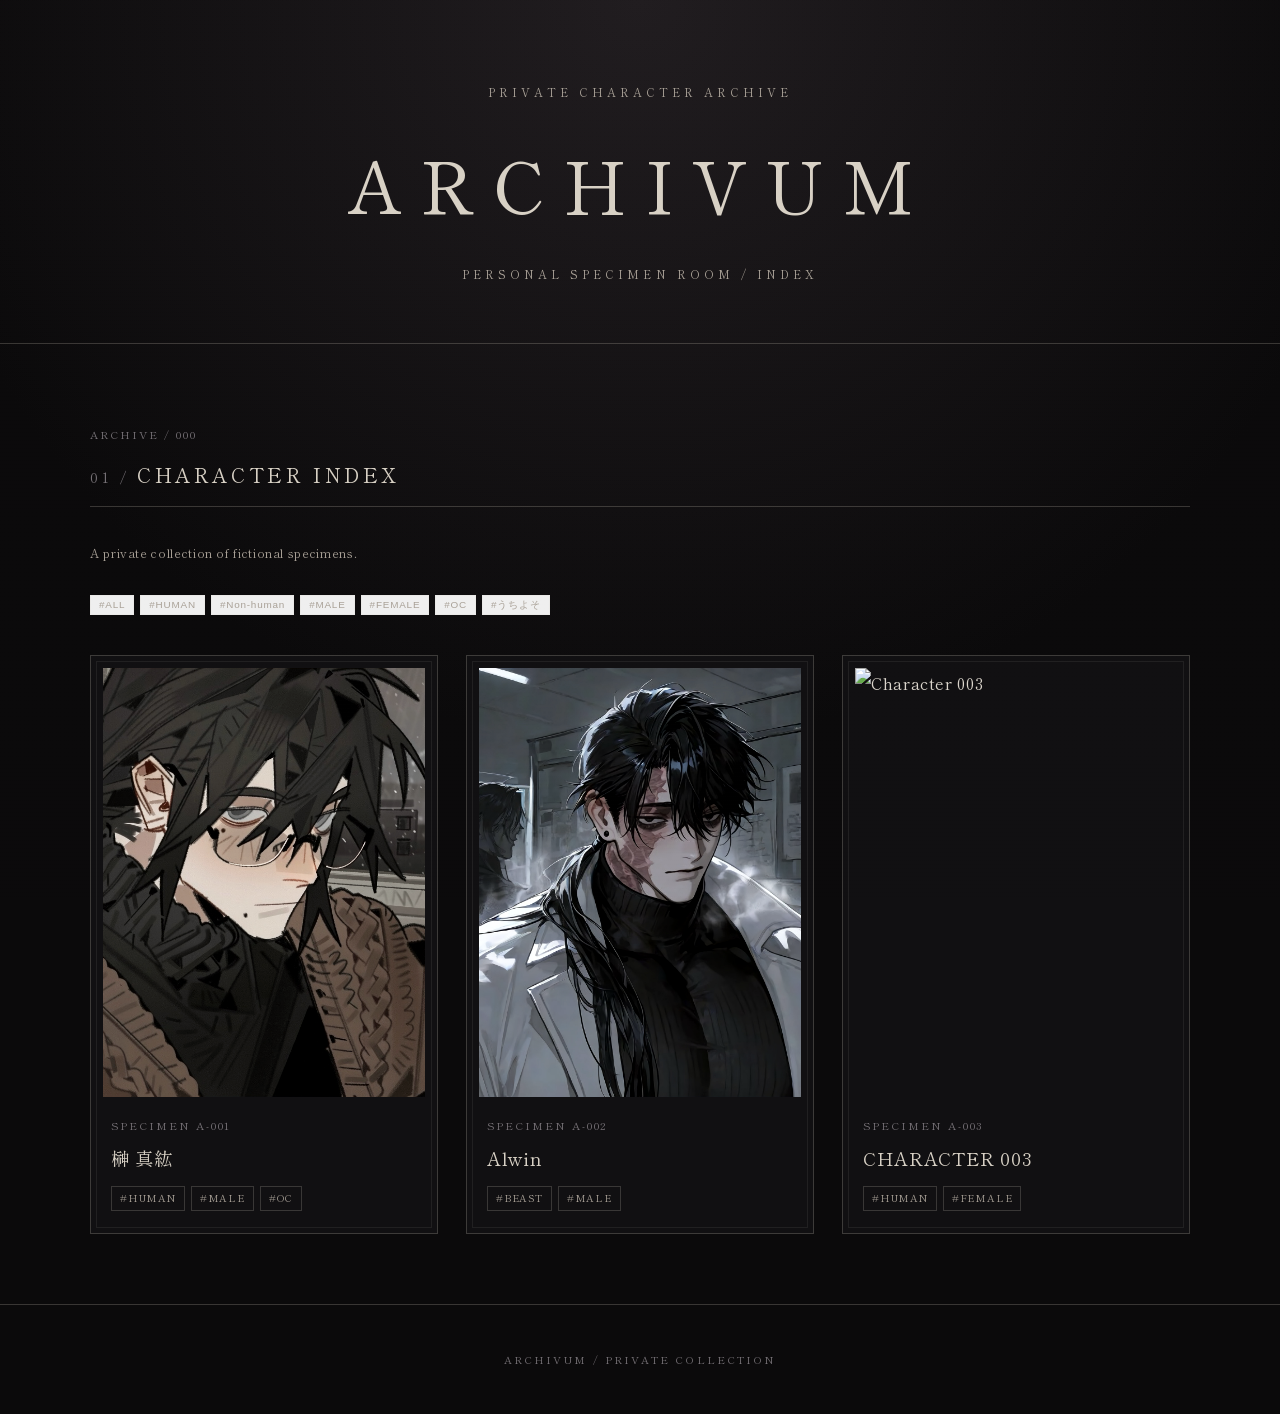
==== index.html @ a9553a26 "Update character details in index.html" ====
<!DOCTYPE html>
<html lang="ja">
<head>
  <link rel="stylesheet" href="css/style.css">
  <meta charset="UTF-8">
  <meta name="viewport" content="width=device-width, initial-scale=1.0">
  <title>ARCHIVUM — Personal Archive</title>
  <link rel="stylesheet" href="css/style.css">
</head>

<body>

<header class="site-header">
  <div class="container">
    <p class="site-subtitle">PRIVATE CHARACTER ARCHIVE</p>
    <h1 class="site-title">ARCHIVUM</h1>
    <p class="site-subtitle">PERSONAL SPECIMEN ROOM / INDEX</p>
  </div>
</header>

<main class="container">

  <section class="section">

    <p class="specimen-number">ARCHIVE / 000</p>
    <h2 class="section-title">CHARACTER INDEX</h2>

    <p style="color:#a9a197; font-size:0.75rem; margin-bottom:30px;">
      A private collection of fictional specimens.
    </p>

    <!-- TAG FILTER -->
    <nav class="tags" style="margin-bottom:40px;">

      <button class="tag filter-button active" data-filter="ALL">
        #ALL
      </button>

      <button class="tag filter-button" data-filter="HUMAN">
        #HUMAN
      </button>

      <button class="tag filter-button" data-filter="BEAST">
        #Non-human
      </button>

      <button class="tag filter-button" data-filter="MALE">
        #MALE
      </button>

      <button class="tag filter-button" data-filter="FEMALE">
        #FEMALE
      </button>

      <button class="tag filter-button" data-filter="RESEARCHER">
        #OC
      </button>

      <button class="tag filter-button" data-filter="ENEMY">
        #うちよそ
      </button>

    </nav>


    <!-- CHARACTER ARCHIVE -->

    <div class="character-grid">


      <!-- SPECIMEN 001 -->

      <article class="character-card" data-tags="HUMAN MALE RESEARCHER">

        <a href="character-001.html">

          <img src="character-001.jpg" alt="Character 001">

          <div class="card-info">

            <div class="specimen-number">
              SPECIMEN A-001
            </div>

            <h3 class="character-name">
              榊 真紘
            </h3>

            <div class="tags">

              <span class="tag">#HUMAN</span>
              <span class="tag">#MALE</span>
              <span class="tag">#OC</span>

            </div>

          </div>

        </a>

      </article>


      <!-- SPECIMEN 002 -->

      <article class="character-card" data-tags="BEAST MALE">

        <a href="character-002.html">

            <img src="character-002.jpg" alt="Character 002">

          <div class="card-info">

            <div class="specimen-number">
              SPECIMEN A-002
            </div>

            <h3 class="character-name">
              Alwin
            </h3>

            <div class="tags">

              <span class="tag">#BEAST</span>
              <span class="tag">#MALE</span>

            </div>

          </div>

        </a>

      </article>


      <!-- SPECIMEN 003 -->

      <article class="character-card" data-tags="HUMAN FEMALE">

        <a href="character-003.html">

          <img
            src="images/character-003.jpg"
            alt="Character 003"
          >

          <div class="card-info">

            <div class="specimen-number">
              SPECIMEN A-003
            </div>

            <h3 class="character-name">
              CHARACTER 003
            </h3>

            <div class="tags">

              <span class="tag">#HUMAN</span>
              <span class="tag">#FEMALE</span>

            </div>

          </div>

        </a>

      </article>


    </div>

  </section>

</main>


<footer class="site-footer">
  ARCHIVUM / PRIVATE COLLECTION
</footer>


<script>

const buttons = document.querySelectorAll(".filter-button");
const cards = document.querySelectorAll(".character-card");

buttons.forEach(button => {

  button.addEventListener("click", () => {

    const filter = button.dataset.filter;

    buttons.forEach(btn => {
      btn.classList.remove("active");
    });

    button.classList.add("active");

    cards.forEach(card => {

      if (
        filter === "ALL" ||
        card.dataset.tags.includes(filter)
      ) {
        card.style.display = "";
      } else {
        card.style.display = "none";
      }

    });

  });

});

</script>

</body>
</html>
---- css/style.css ----
@import url('https://fonts.googleapis.com/css2?family=Shippori+Mincho:wght@400;500;600;700&display=swap');

:root {
  --black: #0b0a0b;
  --charcoal: #151315;
  --paper: #d8d1c5;
  --paper-dark: #a9a197;
  --red: #5a1d24;
  --purple: #403143;
  --silver: #777277;
  --line: rgba(216, 209, 197, 0.22);
}

* {
  box-sizing: border-box;
}

html {
  scroll-behavior: smooth;
}

body {
  margin: 0;
  background:
    radial-gradient(circle at 50% 0%, #211d20 0%, var(--black) 48%);
  color: var(--paper);
  font-family: "Shippori Mincho", serif;
  line-height: 1.9;
  letter-spacing: 0.04em;
}

body::before {
  content: "";
  position: fixed;
  inset: 0;
  pointer-events: none;
  opacity: 0.08;
  background-image:
    repeating-linear-gradient(
      0deg,
      transparent 0,
      transparent 3px,
      rgba(255,255,255,0.08) 4px
    );
  z-index: 10;
}

a {
  color: inherit;
  text-decoration: none;
}

img {
  max-width: 100%;
  display: block;
}

.container {
  width: min(1100px, 90%);
  margin: 0 auto;
}

/* ===== Header ===== */

.site-header {
  padding: 70px 0 45px;
  border-bottom: 1px solid var(--line);
  text-align: center;
}

.site-title {
  margin: 0;
  font-size: clamp(2.2rem, 6vw, 4.5rem);
  font-weight: 400;
  letter-spacing: 0.25em;
}

.site-subtitle {
  margin-top: 12px;
  color: var(--paper-dark);
  font-size: 0.72rem;
  letter-spacing: 0.35em;
  text-transform: uppercase;
}

/* ===== Section ===== */

.section {
  padding: 70px 0;
}

.section-title {
  margin: 0 0 35px;
  padding-bottom: 12px;
  border-bottom: 1px solid var(--line);
  font-size: 1.25rem;
  font-weight: 400;
  letter-spacing: 0.18em;
}

.section-title::before {
  content: "01 / ";
  color: var(--silver);
  font-size: 0.7em;
}

/* ===== Character Grid ===== */

.character-grid {
  display: grid;
  grid-template-columns: repeat(3, 1fr);
  gap: 28px;
}

.character-card {
  position: relative;
  background: #111012;
  border: 1px solid var(--line);
  padding: 12px;
  transition:
    transform 0.3s ease,
    border-color 0.3s ease,
    background 0.3s ease;
}

.character-card:hover {
  transform: translateY(-5px);
  border-color: rgba(216, 209, 197, 0.5);
  background: #181619;
}

.character-card::before {
  content: "";
  position: absolute;
  inset: 5px;
  border: 1px solid rgba(216, 209, 197, 0.08);
  pointer-events: none;
}

.character-card img {
  width: 100%;
  aspect-ratio: 3 / 4;
  object-fit: cover;
  filter: saturate(0.75) contrast(1.05);
}

.card-info {
  padding: 18px 8px 10px;
}

.specimen-number {
  color: var(--silver);
  font-size: 0.68rem;
  letter-spacing: 0.18em;
}

.character-name {
  margin: 5px 0 10px;
  font-size: 1.15rem;
  font-weight: 400;
}

.tags {
  display: flex;
  flex-wrap: wrap;
  gap: 6px;
}

.tag {
  padding: 2px 8px;
  border: 1px solid rgba(216, 209, 197, 0.2);
  color: var(--paper-dark);
  font-size: 0.62rem;
  letter-spacing: 0.08em;
}

/* ===== Individual Page ===== */

.character-header {
  padding: 80px 0 45px;
  border-bottom: 1px solid var(--line);
}

.character-number {
  color: var(--silver);
  font-size: 0.75rem;
  letter-spacing: 0.25em;
}

.character-title {
  margin: 8px 0;
  font-size: clamp(2rem, 5vw, 4rem);
  font-weight: 400;
}

.character-content {
  display: grid;
  grid-template-columns: minmax(0, 1.1fr) minmax(0, 0.9fr);
  gap: 35px;
  padding: 70px 0;
}

.character-portrait {
  background: #111012;
  padding: 15px;
  border: 1px solid var(--line);
  align-self: start;
}

.character-portrait img {
  width: 100%;
}

.profile-table {
  width: 100%;
  border-collapse: collapse;
}

.profile-table tr {
  border-bottom: 1px solid var(--line);
}

.profile-table th,
.profile-table td {
  padding: 13px 8px;
  text-align: left;
  vertical-align: top;
}

.profile-table th {
  width: 30%;
  color: var(--paper-dark);
  font-weight: 400;
  font-size: 0.78rem;
}

.character-section {
  margin-top: 60px;
}

.character-section h2 {
  padding-bottom: 12px;
  border-bottom: 1px solid var(--line);
  font-size: 1.1rem;
  font-weight: 400;
  letter-spacing: 0.15em;
}

/* ===== Gallery ===== */

.gallery {
  display: grid;
  grid-template-columns: repeat(3, 1fr);
  gap: 15px;
}

.gallery img {
  aspect-ratio: 1 / 1;
  object-fit: cover;
  filter: saturate(0.7);
}

/* ===== Navigation ===== */

.back-index {
  display: inline-block;
  margin: 35px 0;
  color: var(--paper-dark);
  font-size: 0.75rem;
  letter-spacing: 0.15em;
}

.back-index::before {
  content: "← ";
}

/* ===== Footer ===== */

.site-footer {
  padding: 45px 0;
  border-top: 1px solid var(--line);
  color: var(--silver);
  text-align: center;
  font-size: 0.65rem;
  letter-spacing: 0.2em;
}

/* ===== Responsive ===== */

@media (max-width: 750px) {
  .character-grid {
    grid-template-columns: repeat(2, 1fr);
    gap: 15px;
  }

  .character-content {
    grid-template-columns: 1fr;
    gap: 35px;
  }

  .gallery {
    grid-template-columns: repeat(2, 1fr);
  }

  .section {
    padding: 50px 0;
  }
}

@media (max-width: 480px) {
  .character-grid {
    grid-template-columns: 1fr;
  }

  .site-header {
    padding: 50px 0 35px;
  }
}
.character-record {
  width: 100%;
}

.character-record .character-title {
  margin: 0 0 35px;
  font-size: clamp(2rem, 6vw, 3.5rem);
  font-weight: 400;
  letter-spacing: 0.12em;
}

.profile-table {
  width: 100%;
}

.profile-row {
  display: grid;
  grid-template-columns: 120px 1fr;
  padding: 13px 0;
  border-bottom: 1px solid var(--line);
}

.profile-label {
  color: var(--paper-dark);
  font-size: 0.75rem;
  letter-spacing: 0.12em;
}

.profile-value {
  color: var(--paper);
  font-size: 0.85rem;
}

.color-palette {
  display: flex;
  gap: 14px;
  margin-top: 45px;
}

.color-palette span {
  display: block;
  width: 70px;
  height: 70px;
  border: 1px solid rgba(216, 209, 197, 0.2);
}

@media (max-width: 750px) {
  .character-record .character-title {
    margin-top: 10px;
  }

  .profile-row {
    grid-template-columns: 100px 1fr;
  }

  .color-palette span {
    width: 60px;
    height: 60px;
  }
}
/* Character image slider */

.character-gallery {
  position: relative;
  display: flex;
  align-items: center;
  gap: 12px;
  width: 100%;
}

.gallery-image {
  flex: 1;
  background: #111012;
  padding: 15px;
  border: 1px solid var(--line);
}

.gallery-image img {
  width: 100%;
  display: block;
}


.gallery-button {
  flex: 0 0 24px;
  width: 24px;
  height: 100%;
  min-height: 100px;
  border: none;
  background: transparent;
  color: var(--paper);
  font-family: serif;
  font-size: 2rem;
  font-weight: 400;
  cursor: pointer;
  padding: 0;
}

.gallery-button:hover {
  color: var(--paper-dark);
}


.gallery-button:hover {
  background: #211d20;
  border-color: rgba(216, 209, 197, 0.5);
}

@media (max-width: 480px) {
  .character-gallery {
    gap: 6px;
  }

  .gallery-button {
    flex: 0 0 34px;
    width: 34px;
    height: 34px;
    font-size: 1.2rem;
  }

  .gallery-image {
    padding: 10px;
  }
}
/* Character Introduction */
.character-introduction {
  margin-top: 35px;
  padding: 22px 20px;
  border-top: 1px solid var(--line);
  border-bottom: 1px solid var(--line);
  background: rgba(255, 255, 255, 0.015);
}

.introduction-label {
  margin-bottom: 16px;
  color: var(--silver);
  font-family: serif;
  font-size: 0.7rem;
  letter-spacing: 0.2em;
}

.character-introduction p {
  margin: 0;
  color: var(--paper-dark);
  font-size: 0.9rem;
  line-height: 2.2;
  letter-spacing: 0.04em;
  white-space: pre-line;
}
/* Remove duplicate line above RECORD */
.character-introduction {
  margin-top: 0;
  border-top: none;
}
---- css/style.css ----
@import url('https://fonts.googleapis.com/css2?family=Shippori+Mincho:wght@400;500;600;700&display=swap');

:root {
  --black: #0b0a0b;
  --charcoal: #151315;
  --paper: #d8d1c5;
  --paper-dark: #a9a197;
  --red: #5a1d24;
  --purple: #403143;
  --silver: #777277;
  --line: rgba(216, 209, 197, 0.22);
}

* {
  box-sizing: border-box;
}

html {
  scroll-behavior: smooth;
}

body {
  margin: 0;
  background:
    radial-gradient(circle at 50% 0%, #211d20 0%, var(--black) 48%);
  color: var(--paper);
  font-family: "Shippori Mincho", serif;
  line-height: 1.9;
  letter-spacing: 0.04em;
}

body::before {
  content: "";
  position: fixed;
  inset: 0;
  pointer-events: none;
  opacity: 0.08;
  background-image:
    repeating-linear-gradient(
      0deg,
      transparent 0,
      transparent 3px,
      rgba(255,255,255,0.08) 4px
    );
  z-index: 10;
}

a {
  color: inherit;
  text-decoration: none;
}

img {
  max-width: 100%;
  display: block;
}

.container {
  width: min(1100px, 90%);
  margin: 0 auto;
}

/* ===== Header ===== */

.site-header {
  padding: 70px 0 45px;
  border-bottom: 1px solid var(--line);
  text-align: center;
}

.site-title {
  margin: 0;
  font-size: clamp(2.2rem, 6vw, 4.5rem);
  font-weight: 400;
  letter-spacing: 0.25em;
}

.site-subtitle {
  margin-top: 12px;
  color: var(--paper-dark);
  font-size: 0.72rem;
  letter-spacing: 0.35em;
  text-transform: uppercase;
}

/* ===== Section ===== */

.section {
  padding: 70px 0;
}

.section-title {
  margin: 0 0 35px;
  padding-bottom: 12px;
  border-bottom: 1px solid var(--line);
  font-size: 1.25rem;
  font-weight: 400;
  letter-spacing: 0.18em;
}

.section-title::before {
  content: "01 / ";
  color: var(--silver);
  font-size: 0.7em;
}

/* ===== Character Grid ===== */

.character-grid {
  display: grid;
  grid-template-columns: repeat(3, 1fr);
  gap: 28px;
}

.character-card {
  position: relative;
  background: #111012;
  border: 1px solid var(--line);
  padding: 12px;
  transition:
    transform 0.3s ease,
    border-color 0.3s ease,
    background 0.3s ease;
}

.character-card:hover {
  transform: translateY(-5px);
  border-color: rgba(216, 209, 197, 0.5);
  background: #181619;
}

.character-card::before {
  content: "";
  position: absolute;
  inset: 5px;
  border: 1px solid rgba(216, 209, 197, 0.08);
  pointer-events: none;
}

.character-card img {
  width: 100%;
  aspect-ratio: 3 / 4;
  object-fit: cover;
  filter: saturate(0.75) contrast(1.05);
}

.card-info {
  padding: 18px 8px 10px;
}

.specimen-number {
  color: var(--silver);
  font-size: 0.68rem;
  letter-spacing: 0.18em;
}

.character-name {
  margin: 5px 0 10px;
  font-size: 1.15rem;
  font-weight: 400;
}

.tags {
  display: flex;
  flex-wrap: wrap;
  gap: 6px;
}

.tag {
  padding: 2px 8px;
  border: 1px solid rgba(216, 209, 197, 0.2);
  color: var(--paper-dark);
  font-size: 0.62rem;
  letter-spacing: 0.08em;
}

/* ===== Individual Page ===== */

.character-header {
  padding: 80px 0 45px;
  border-bottom: 1px solid var(--line);
}

.character-number {
  color: var(--silver);
  font-size: 0.75rem;
  letter-spacing: 0.25em;
}

.character-title {
  margin: 8px 0;
  font-size: clamp(2rem, 5vw, 4rem);
  font-weight: 400;
}

.character-content {
  display: grid;
  grid-template-columns: minmax(0, 1.1fr) minmax(0, 0.9fr);
  gap: 35px;
  padding: 70px 0;
}

.character-portrait {
  background: #111012;
  padding: 15px;
  border: 1px solid var(--line);
  align-self: start;
}

.character-portrait img {
  width: 100%;
}

.profile-table {
  width: 100%;
  border-collapse: collapse;
}

.profile-table tr {
  border-bottom: 1px solid var(--line);
}

.profile-table th,
.profile-table td {
  padding: 13px 8px;
  text-align: left;
  vertical-align: top;
}

.profile-table th {
  width: 30%;
  color: var(--paper-dark);
  font-weight: 400;
  font-size: 0.78rem;
}

.character-section {
  margin-top: 60px;
}

.character-section h2 {
  padding-bottom: 12px;
  border-bottom: 1px solid var(--line);
  font-size: 1.1rem;
  font-weight: 400;
  letter-spacing: 0.15em;
}

/* ===== Gallery ===== */

.gallery {
  display: grid;
  grid-template-columns: repeat(3, 1fr);
  gap: 15px;
}

.gallery img {
  aspect-ratio: 1 / 1;
  object-fit: cover;
  filter: saturate(0.7);
}

/* ===== Navigation ===== */

.back-index {
  display: inline-block;
  margin: 35px 0;
  color: var(--paper-dark);
  font-size: 0.75rem;
  letter-spacing: 0.15em;
}

.back-index::before {
  content: "← ";
}

/* ===== Footer ===== */

.site-footer {
  padding: 45px 0;
  border-top: 1px solid var(--line);
  color: var(--silver);
  text-align: center;
  font-size: 0.65rem;
  letter-spacing: 0.2em;
}

/* ===== Responsive ===== */

@media (max-width: 750px) {
  .character-grid {
    grid-template-columns: repeat(2, 1fr);
    gap: 15px;
  }

  .character-content {
    grid-template-columns: 1fr;
    gap: 35px;
  }

  .gallery {
    grid-template-columns: repeat(2, 1fr);
  }

  .section {
    padding: 50px 0;
  }
}

@media (max-width: 480px) {
  .character-grid {
    grid-template-columns: 1fr;
  }

  .site-header {
    padding: 50px 0 35px;
  }
}
.character-record {
  width: 100%;
}

.character-record .character-title {
  margin: 0 0 35px;
  font-size: clamp(2rem, 6vw, 3.5rem);
  font-weight: 400;
  letter-spacing: 0.12em;
}

.profile-table {
  width: 100%;
}

.profile-row {
  display: grid;
  grid-template-columns: 120px 1fr;
  padding: 13px 0;
  border-bottom: 1px solid var(--line);
}

.profile-label {
  color: var(--paper-dark);
  font-size: 0.75rem;
  letter-spacing: 0.12em;
}

.profile-value {
  color: var(--paper);
  font-size: 0.85rem;
}

.color-palette {
  display: flex;
  gap: 14px;
  margin-top: 45px;
}

.color-palette span {
  display: block;
  width: 70px;
  height: 70px;
  border: 1px solid rgba(216, 209, 197, 0.2);
}

@media (max-width: 750px) {
  .character-record .character-title {
    margin-top: 10px;
  }

  .profile-row {
    grid-template-columns: 100px 1fr;
  }

  .color-palette span {
    width: 60px;
    height: 60px;
  }
}
/* Character image slider */

.character-gallery {
  position: relative;
  display: flex;
  align-items: center;
  gap: 12px;
  width: 100%;
}

.gallery-image {
  flex: 1;
  background: #111012;
  padding: 15px;
  border: 1px solid var(--line);
}

.gallery-image img {
  width: 100%;
  display: block;
}


.gallery-button {
  flex: 0 0 24px;
  width: 24px;
  height: 100%;
  min-height: 100px;
  border: none;
  background: transparent;
  color: var(--paper);
  font-family: serif;
  font-size: 2rem;
  font-weight: 400;
  cursor: pointer;
  padding: 0;
}

.gallery-button:hover {
  color: var(--paper-dark);
}


.gallery-button:hover {
  background: #211d20;
  border-color: rgba(216, 209, 197, 0.5);
}

@media (max-width: 480px) {
  .character-gallery {
    gap: 6px;
  }

  .gallery-button {
    flex: 0 0 34px;
    width: 34px;
    height: 34px;
    font-size: 1.2rem;
  }

  .gallery-image {
    padding: 10px;
  }
}
/* Character Introduction */
.character-introduction {
  margin-top: 35px;
  padding: 22px 20px;
  border-top: 1px solid var(--line);
  border-bottom: 1px solid var(--line);
  background: rgba(255, 255, 255, 0.015);
}

.introduction-label {
  margin-bottom: 16px;
  color: var(--silver);
  font-family: serif;
  font-size: 0.7rem;
  letter-spacing: 0.2em;
}

.character-introduction p {
  margin: 0;
  color: var(--paper-dark);
  font-size: 0.9rem;
  line-height: 2.2;
  letter-spacing: 0.04em;
  white-space: pre-line;
}
/* Remove duplicate line above RECORD */
.character-introduction {
  margin-top: 0;
  border-top: none;
}
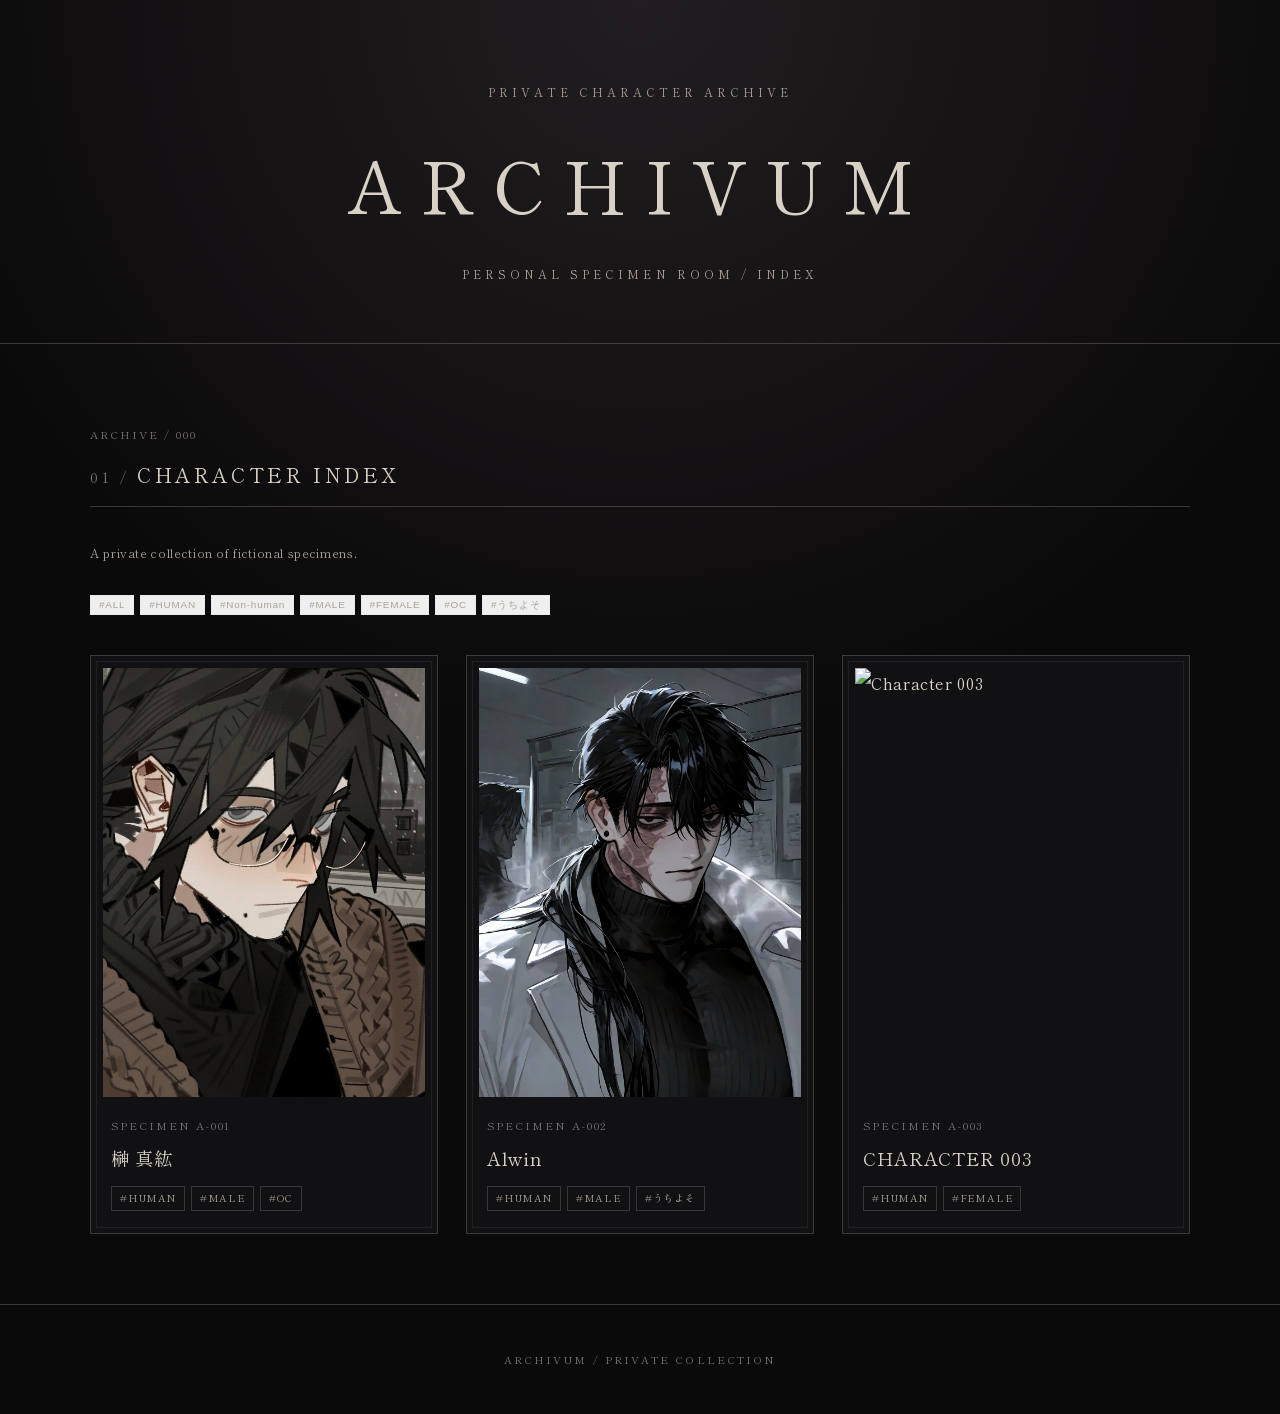
==== commit 24fb1f4f: "Add new tags to index.html" ====
--- a/index.html
+++ b/index.html
@@ -121,8 +121,9 @@
 
             <div class="tags">
 
-              <span class="tag">#BEAST</span>
+              <span class="tag">#HUMAN</span>
               <span class="tag">#MALE</span>
+              <span class="tag">#うちよそ</span>
 
             </div>
 
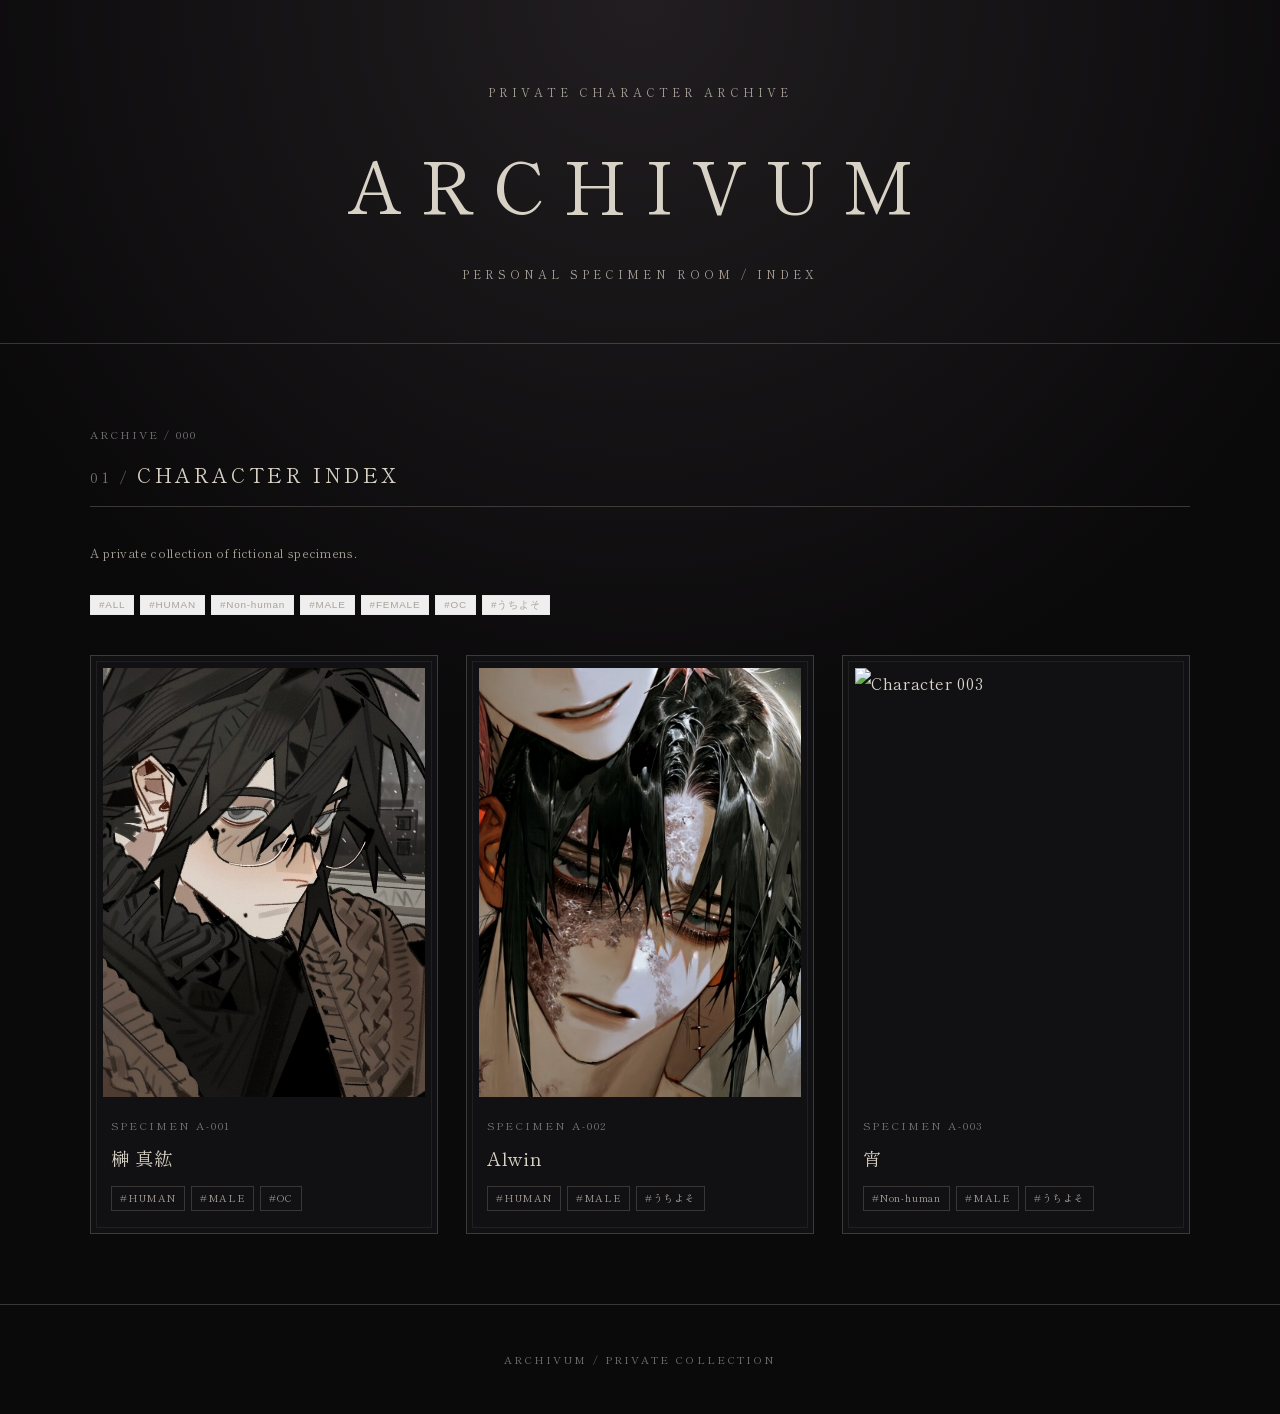
==== commit f572f6a8: "Modify character details in index.html Updated character image source and modified character name an" ====
--- a/index.html
+++ b/index.html
@@ -140,10 +140,7 @@
 
         <a href="character-003.html">
 
-          <img
-            src="images/character-003.jpg"
-            alt="Character 003"
-          >
+          <img src="character-003.jpg" alt="Character 003">
 
           <div class="card-info">
 
@@ -152,14 +149,14 @@
             </div>
 
             <h3 class="character-name">
-              CHARACTER 003
+              宵
             </h3>
 
             <div class="tags">
 
-              <span class="tag">#HUMAN</span>
-              <span class="tag">#FEMALE</span>
-
+              <span class="tag">#Non-human</span>
+              <span class="tag">#MALE</span>
+              <span class="tag">#うちよそ</span>
             </div>
 
           </div>
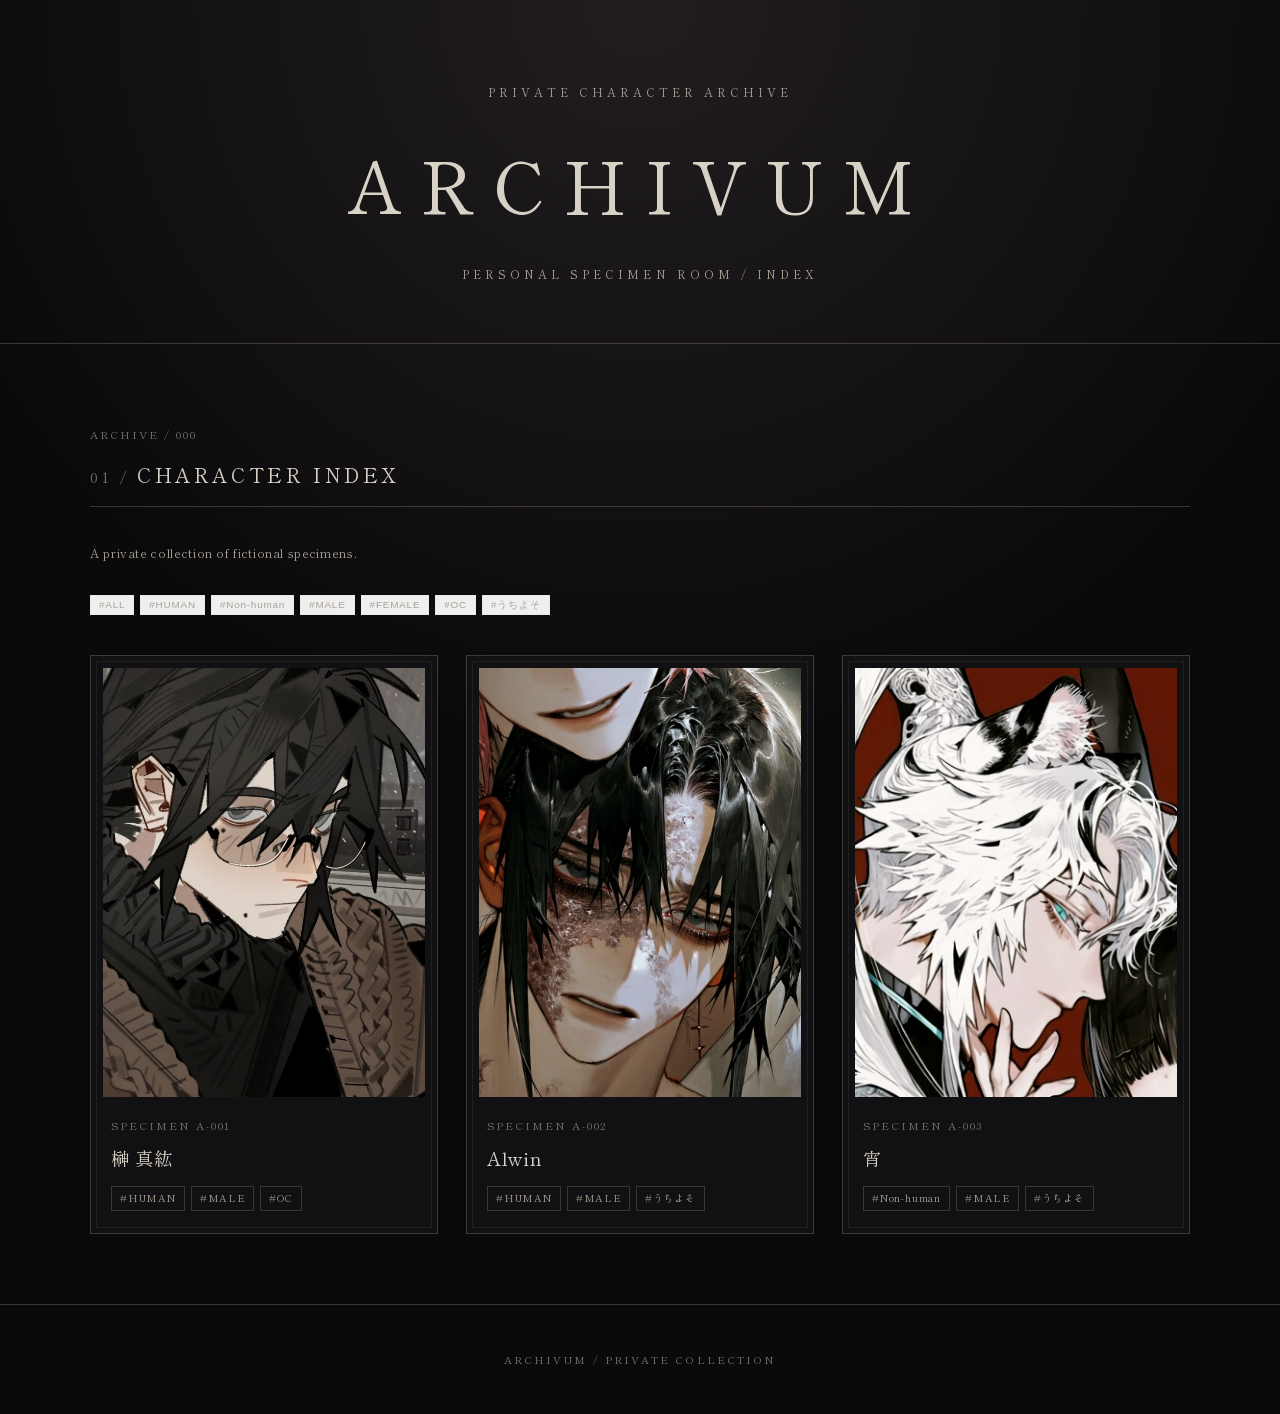
==== commit 7fcdcb18: "Update index.html" ====
--- a/index.html
+++ b/index.html
@@ -40,7 +40,7 @@
         #HUMAN
       </button>
 
-      <button class="tag filter-button" data-filter="BEAST">
+      <button class="tag filter-button" data-filter="Non-human">
         #Non-human
       </button>
 
@@ -52,11 +52,11 @@
         #FEMALE
       </button>
 
-      <button class="tag filter-button" data-filter="RESEARCHER">
+      <button class="tag filter-button" data-filter="OC">
         #OC
       </button>
 
-      <button class="tag filter-button" data-filter="ENEMY">
+      <button class="tag filter-button" data-filter="うちよそ">
         #うちよそ
       </button>
 
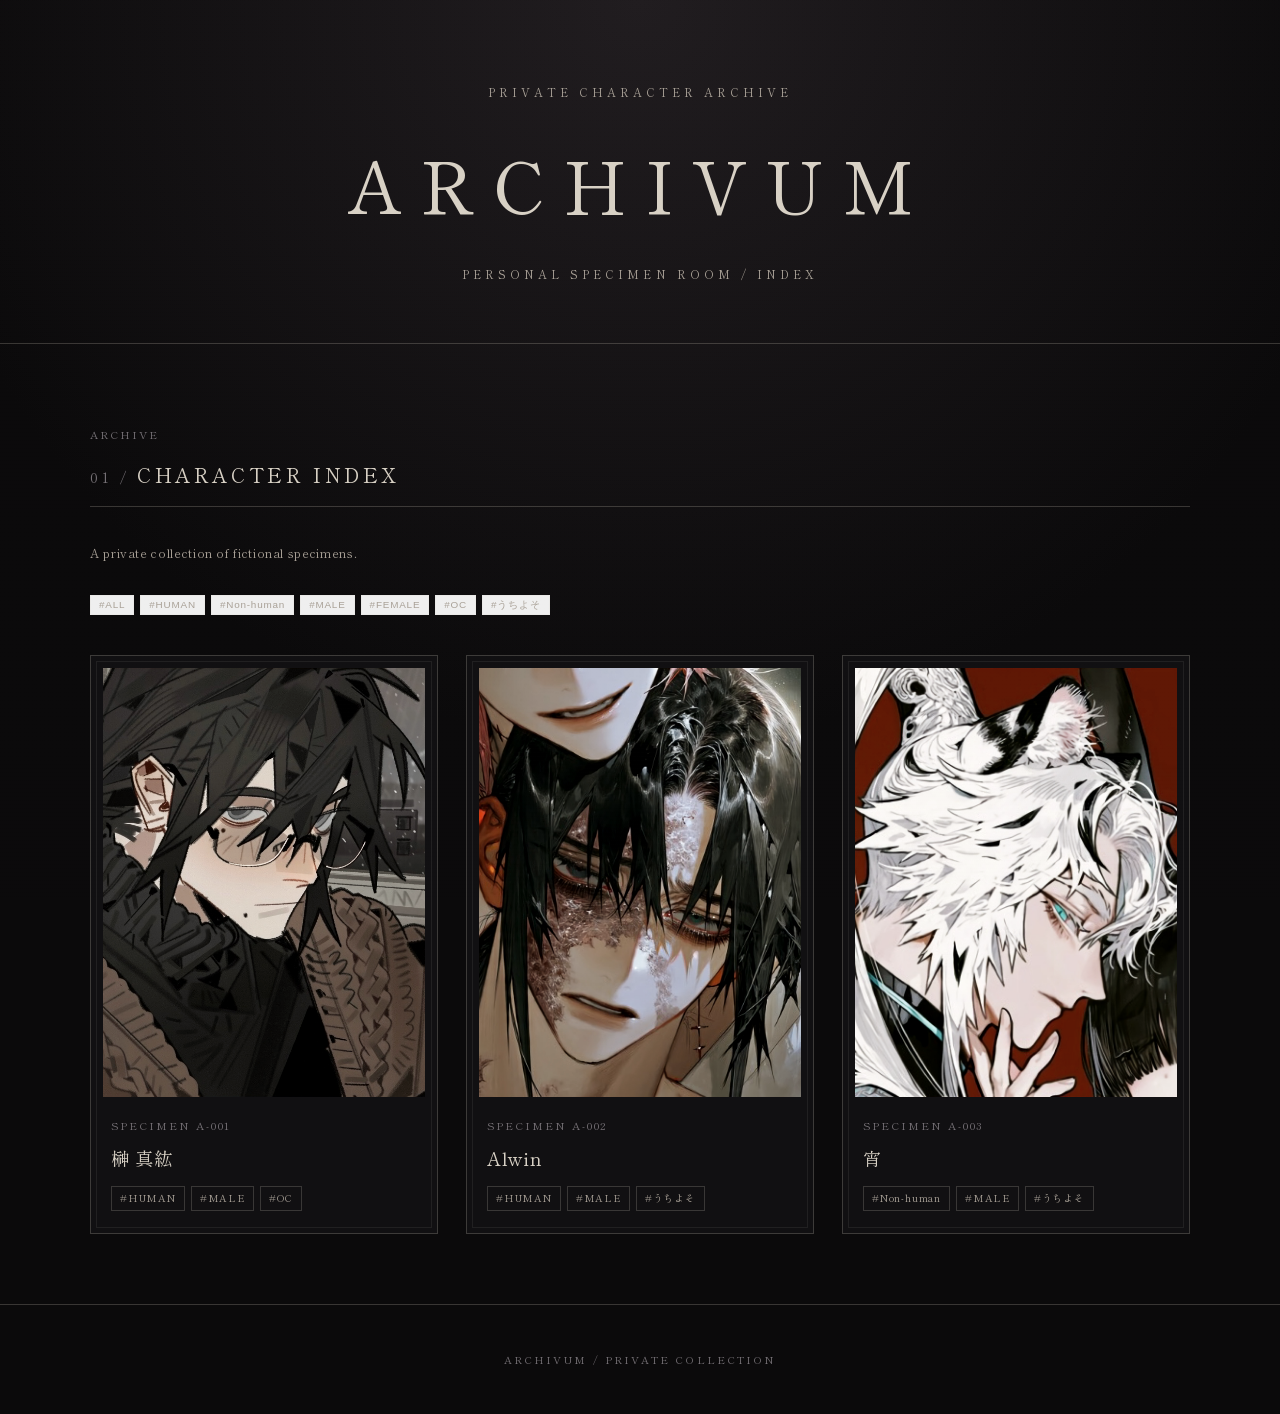
==== commit 1fbf81b7: "Update specimen number in index.html" ====
--- a/index.html
+++ b/index.html
@@ -22,7 +22,7 @@
 
   <section class="section">
 
-    <p class="specimen-number">ARCHIVE / 000</p>
+    <p class="specimen-number">ARCHIVE</p>
     <h2 class="section-title">CHARACTER INDEX</h2>
 
     <p style="color:#a9a197; font-size:0.75rem; margin-bottom:30px;">
@@ -70,7 +70,7 @@
 
       <!-- SPECIMEN 001 -->
 
-      <article class="character-card" data-tags="HUMAN MALE RESEARCHER">
+      <article class="character-card" data-tags="HUMAN MALE OC">
 
         <a href="character-001.html">
 
@@ -103,7 +103,7 @@
 
       <!-- SPECIMEN 002 -->
 
-      <article class="character-card" data-tags="BEAST MALE">
+      <article class="character-card" data-tags="HUMAN MALE うちよそ">
 
         <a href="character-002.html">
 
@@ -136,7 +136,7 @@
 
       <!-- SPECIMEN 003 -->
 
-      <article class="character-card" data-tags="HUMAN FEMALE">
+      <article class="character-card" data-tags="Non-human MALE うちよそ">
 
         <a href="character-003.html">
 
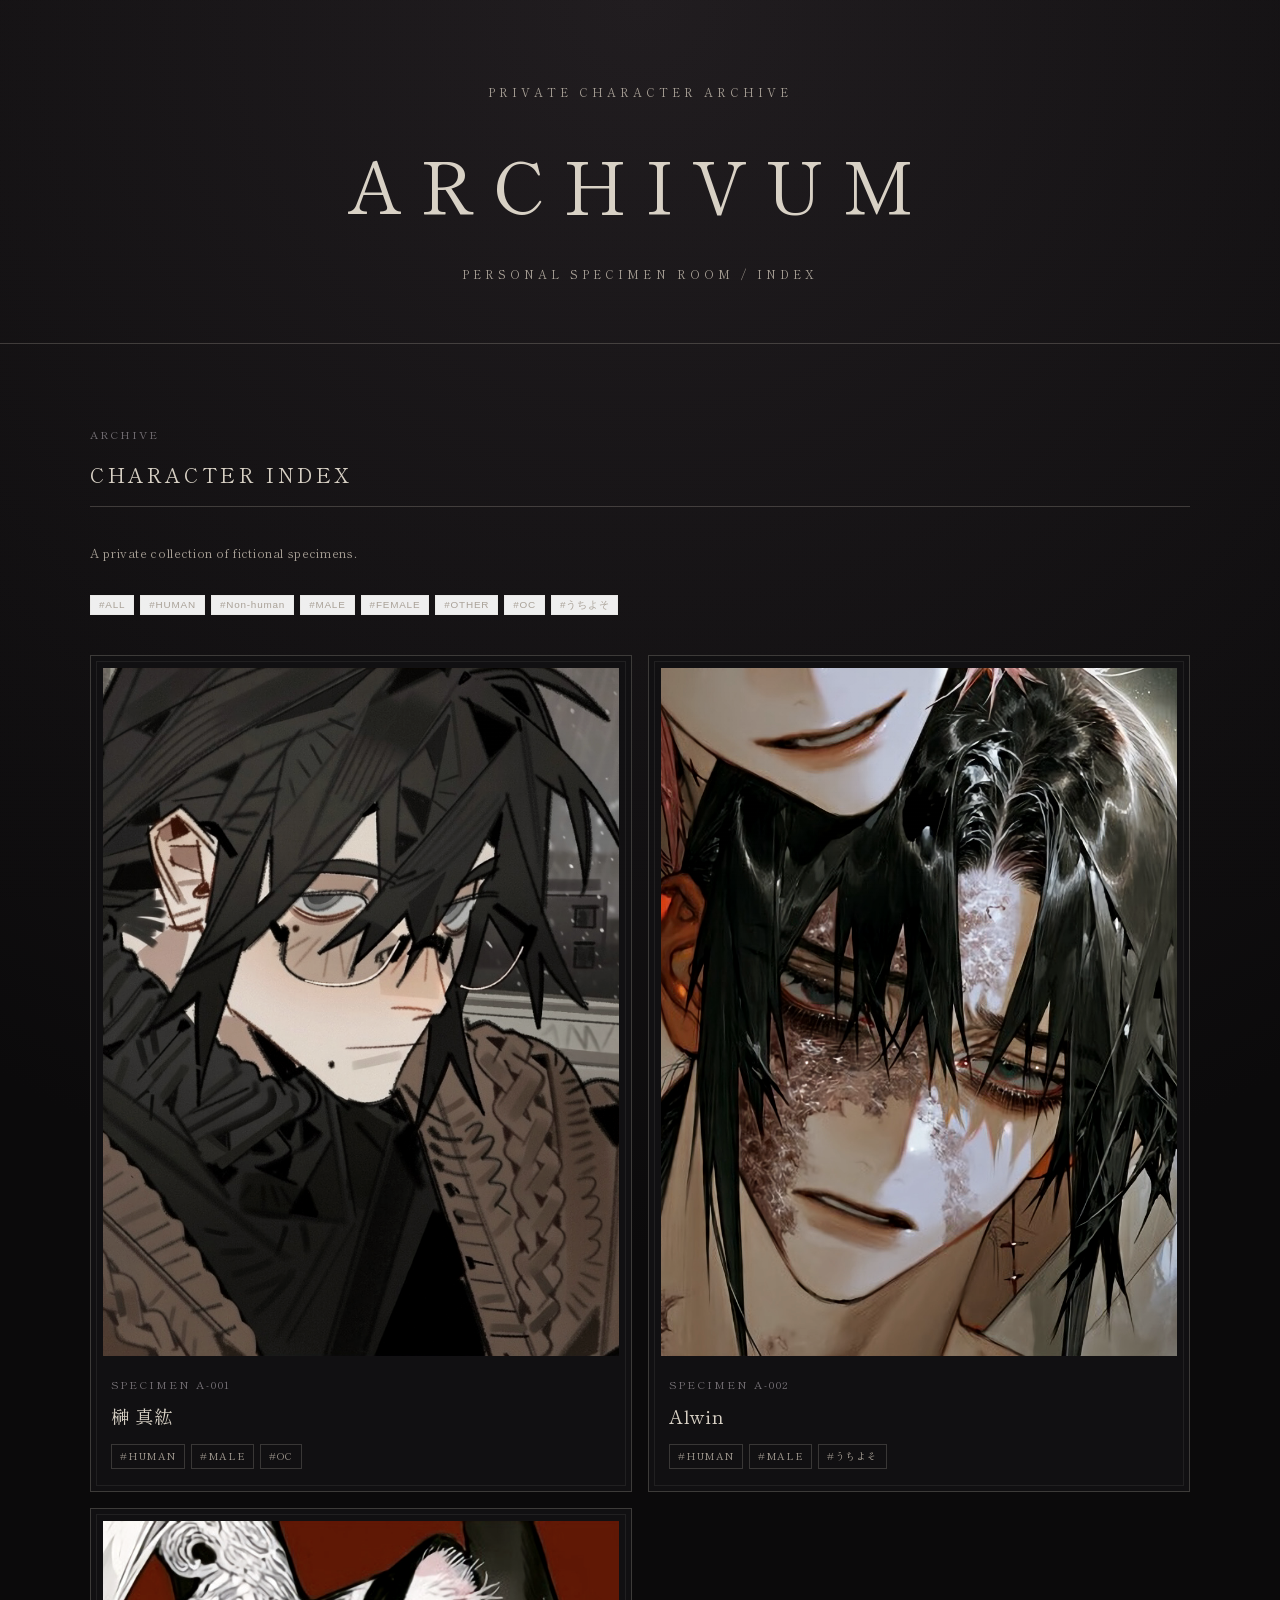
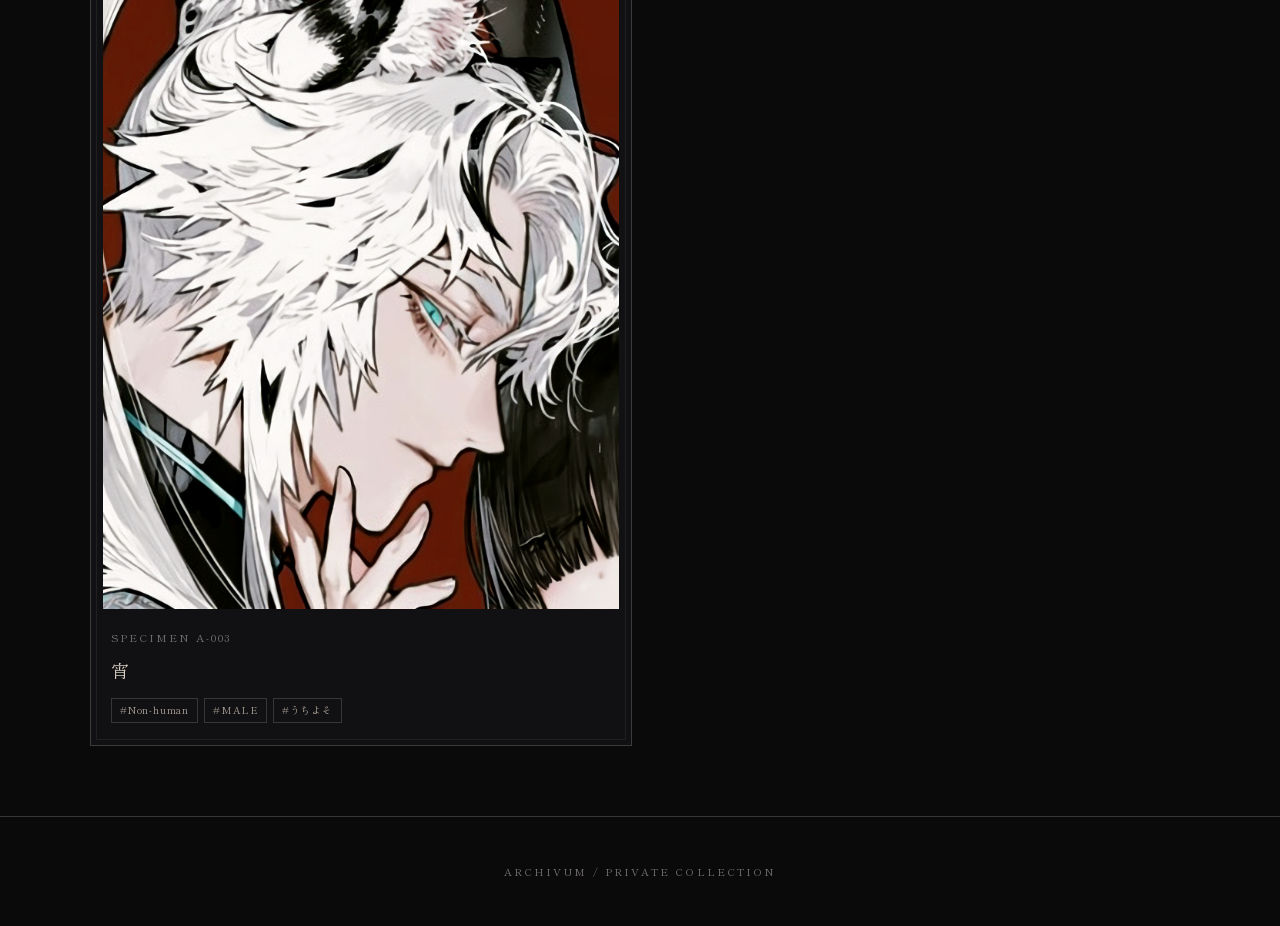
==== commit 7f26422c: "Add 'OTHER' filter button to index.html" ====
--- a/index.html
+++ b/index.html
@@ -51,7 +51,11 @@
       <button class="tag filter-button" data-filter="FEMALE">
         #FEMALE
       </button>
-
+      
+      <button class="tag filter-button" data-filter="OTHER">
+        #OTHER
+      </button>
+      
       <button class="tag filter-button" data-filter="OC">
         #OC
       </button>
--- a/css/style.css
+++ b/css/style.css
@@ -98,19 +98,16 @@
   letter-spacing: 0.18em;
 }
 
-.section-title::before {
-  content: "01 / ";
-  color: var(--silver);
-  font-size: 0.7em;
-}
 
 /* ===== Character Grid ===== */
+
 
 .character-grid {
   display: grid;
-  grid-template-columns: repeat(3, 1fr);
-  gap: 28px;
-}
+  grid-template-columns: repeat(2, minmax(0, 1fr));
+  gap: 16px;
+}
+
 
 .character-card {
   position: relative;
@@ -309,7 +306,7 @@
 
 @media (max-width: 480px) {
   .character-grid {
-    grid-template-columns: 1fr;
+    grid-template-columns: repeat(2, minmax(0, 1fr));
   }
 
   .site-header {
--- a/css/style.css
+++ b/css/style.css
@@ -98,19 +98,16 @@
   letter-spacing: 0.18em;
 }
 
-.section-title::before {
-  content: "01 / ";
-  color: var(--silver);
-  font-size: 0.7em;
-}
 
 /* ===== Character Grid ===== */
+
 
 .character-grid {
   display: grid;
-  grid-template-columns: repeat(3, 1fr);
-  gap: 28px;
-}
+  grid-template-columns: repeat(2, minmax(0, 1fr));
+  gap: 16px;
+}
+
 
 .character-card {
   position: relative;
@@ -309,7 +306,7 @@
 
 @media (max-width: 480px) {
   .character-grid {
-    grid-template-columns: 1fr;
+    grid-template-columns: repeat(2, minmax(0, 1fr));
   }
 
   .site-header {
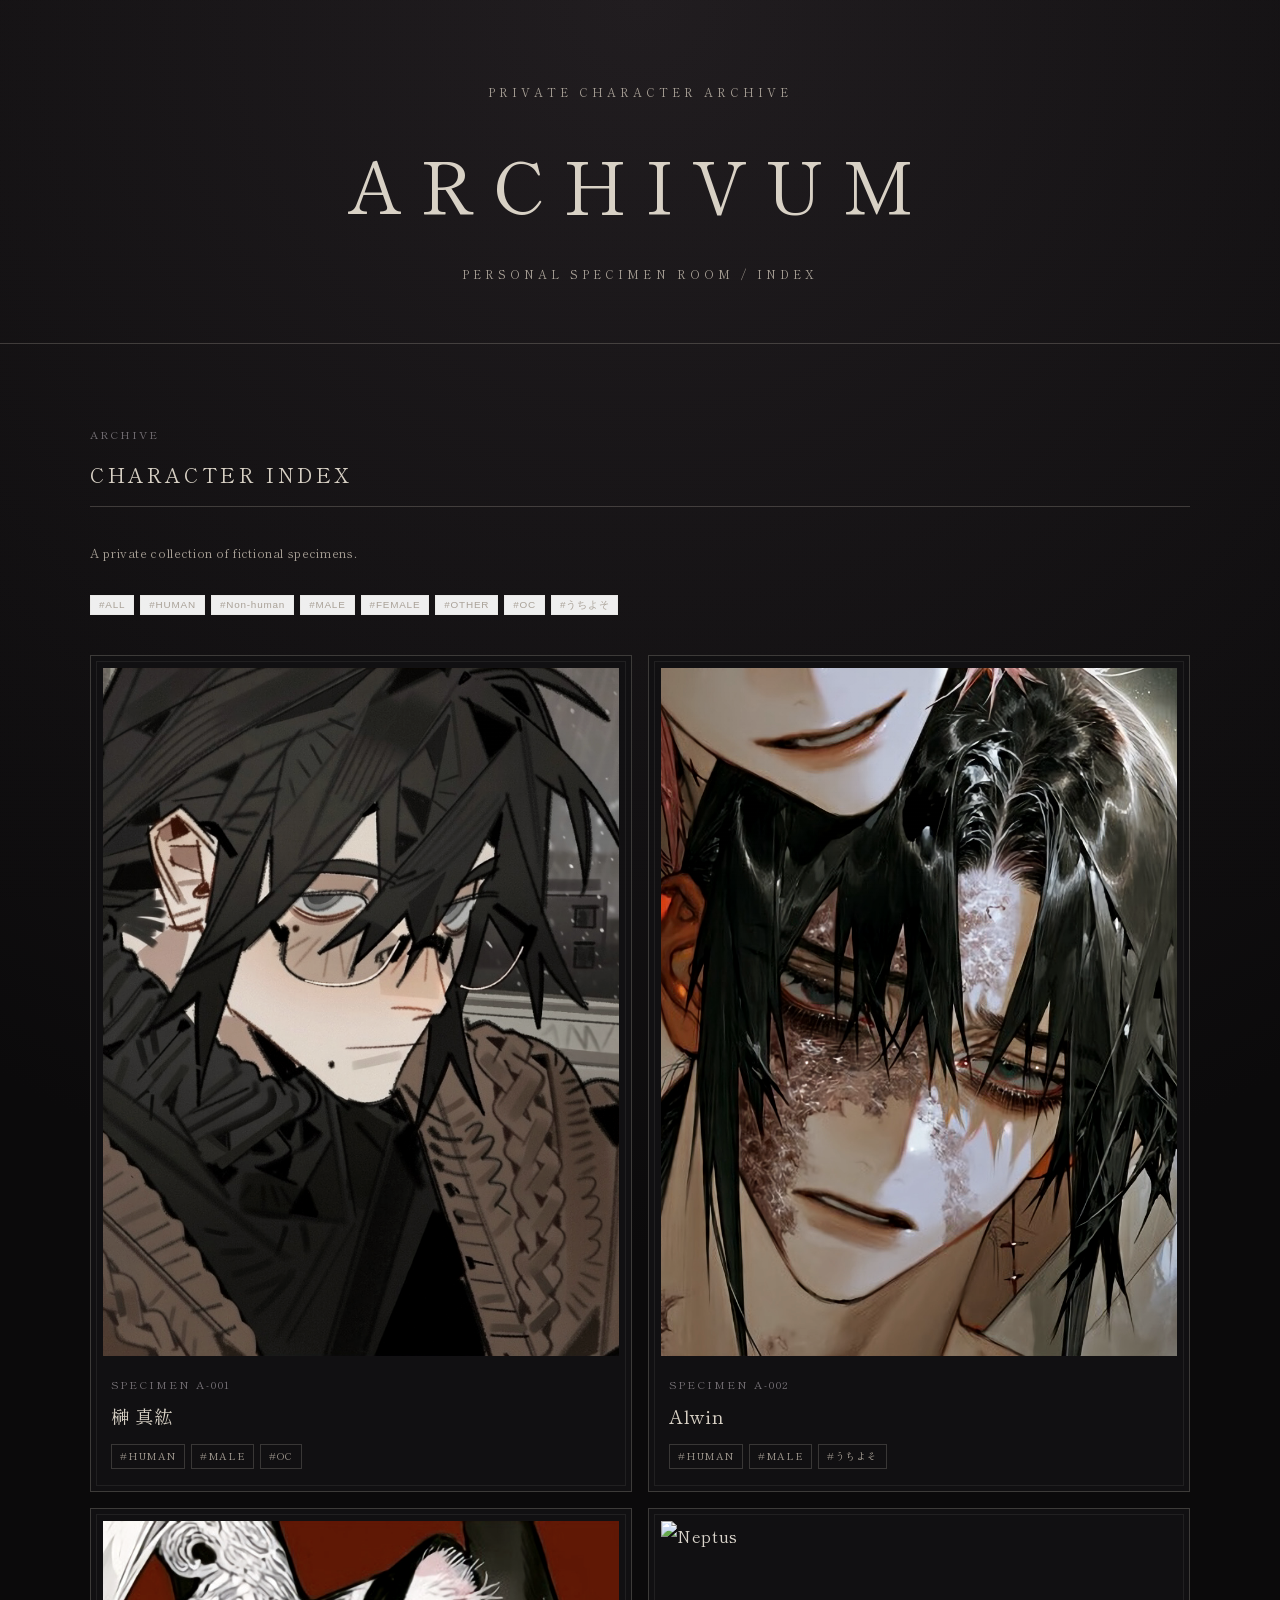
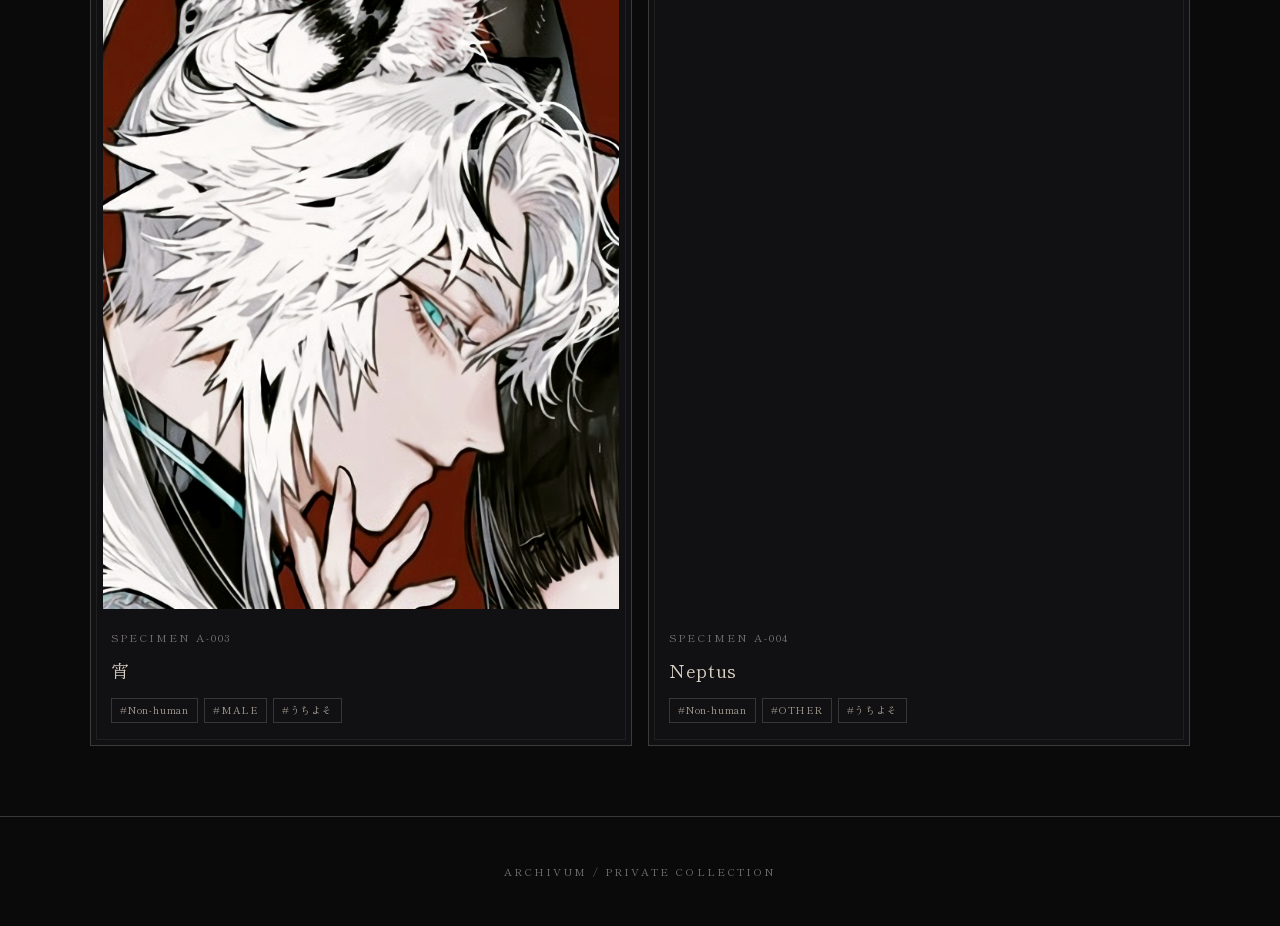
==== commit 79bec43b: "Add character card for Neptus in index.html" ====
--- a/index.html
+++ b/index.html
@@ -169,6 +169,36 @@
 
       </article>
 
+<!-- SPECIMEN 004 -->
+
+<article class="character-card" data-tags="Non-human OTHER うちよそ">
+
+  <a href="character-004.html">
+
+    <img src="character-004.jpg" alt="Neptus">
+
+    <div class="card-info">
+
+      <div class="specimen-number">
+        SPECIMEN A-004
+      </div>
+
+      <h3 class="character-name">
+        Neptus
+      </h3>
+
+      <div class="tags">
+        <span class="tag">#Non-human</span>
+        <span class="tag">#OTHER</span>
+        <span class="tag">#うちよそ</span>
+      </div>
+
+    </div>
+
+  </a>
+
+</article>
+
 
     </div>
 
